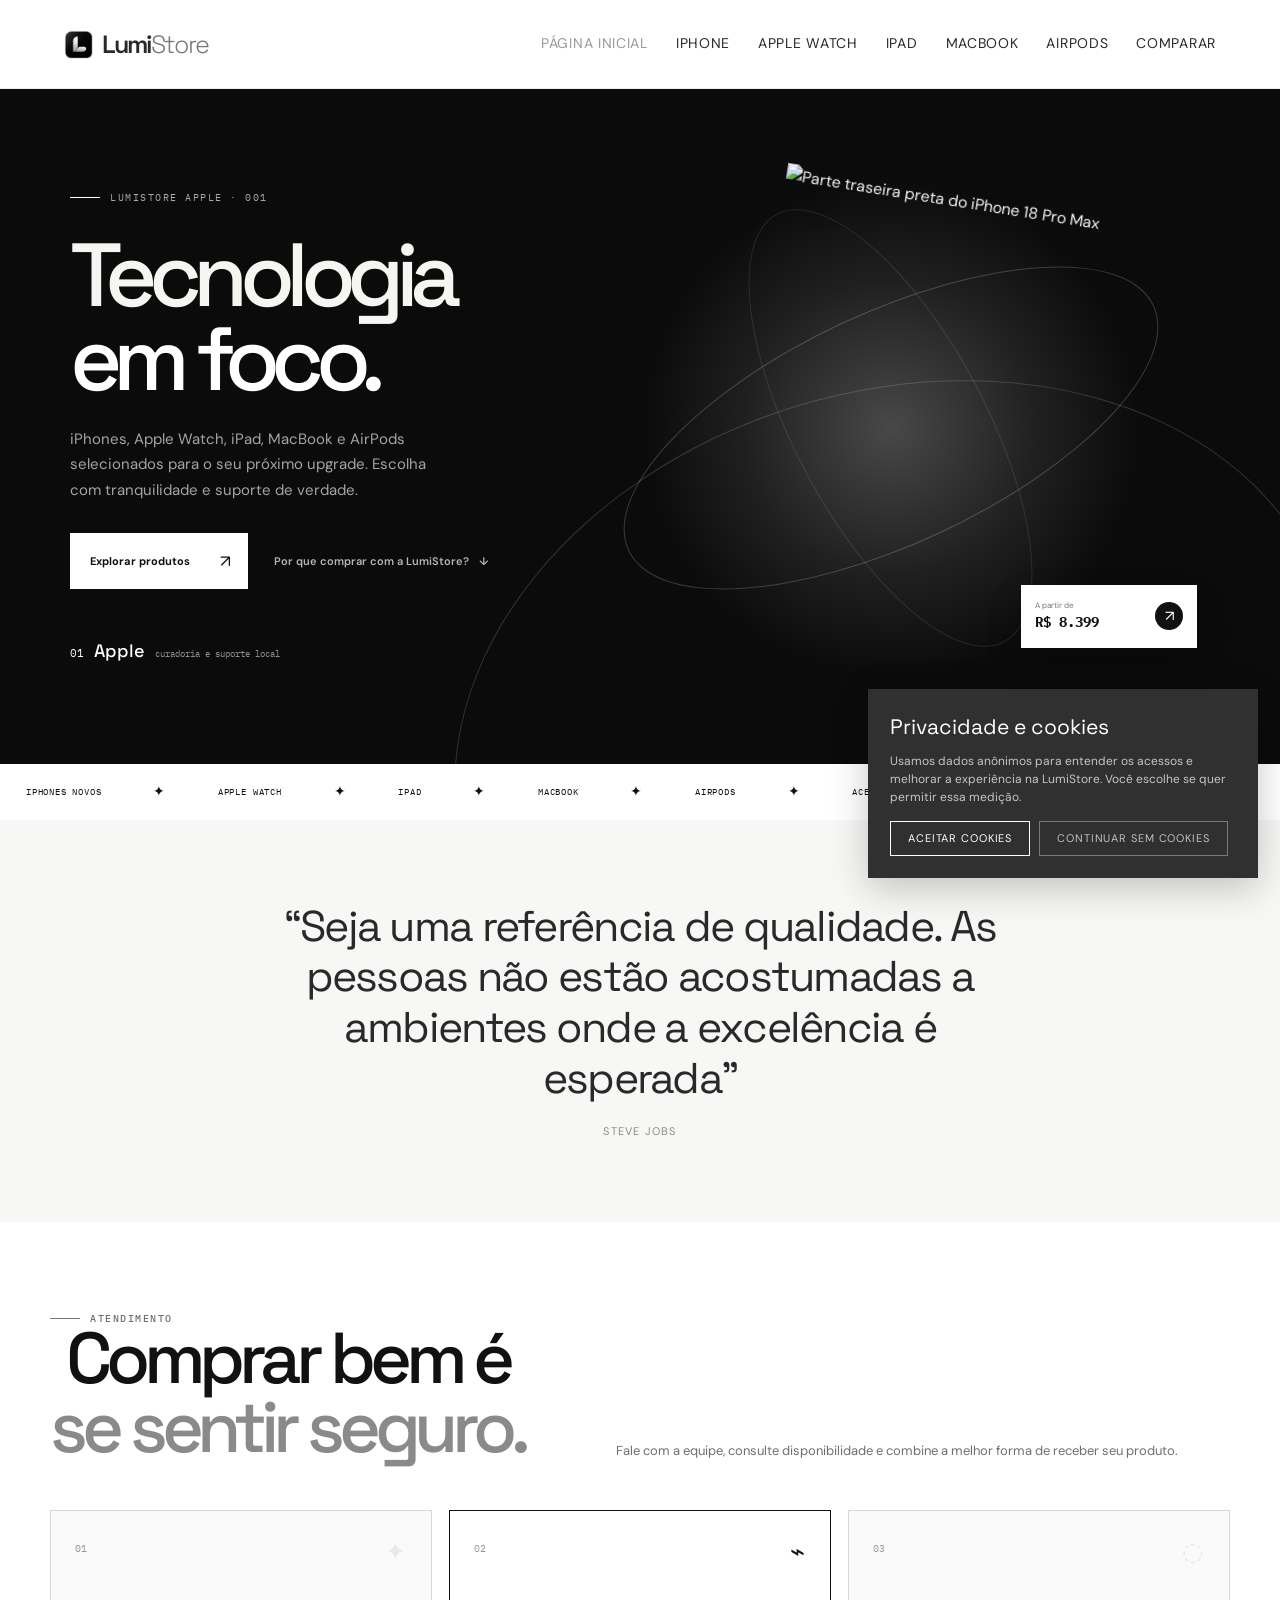
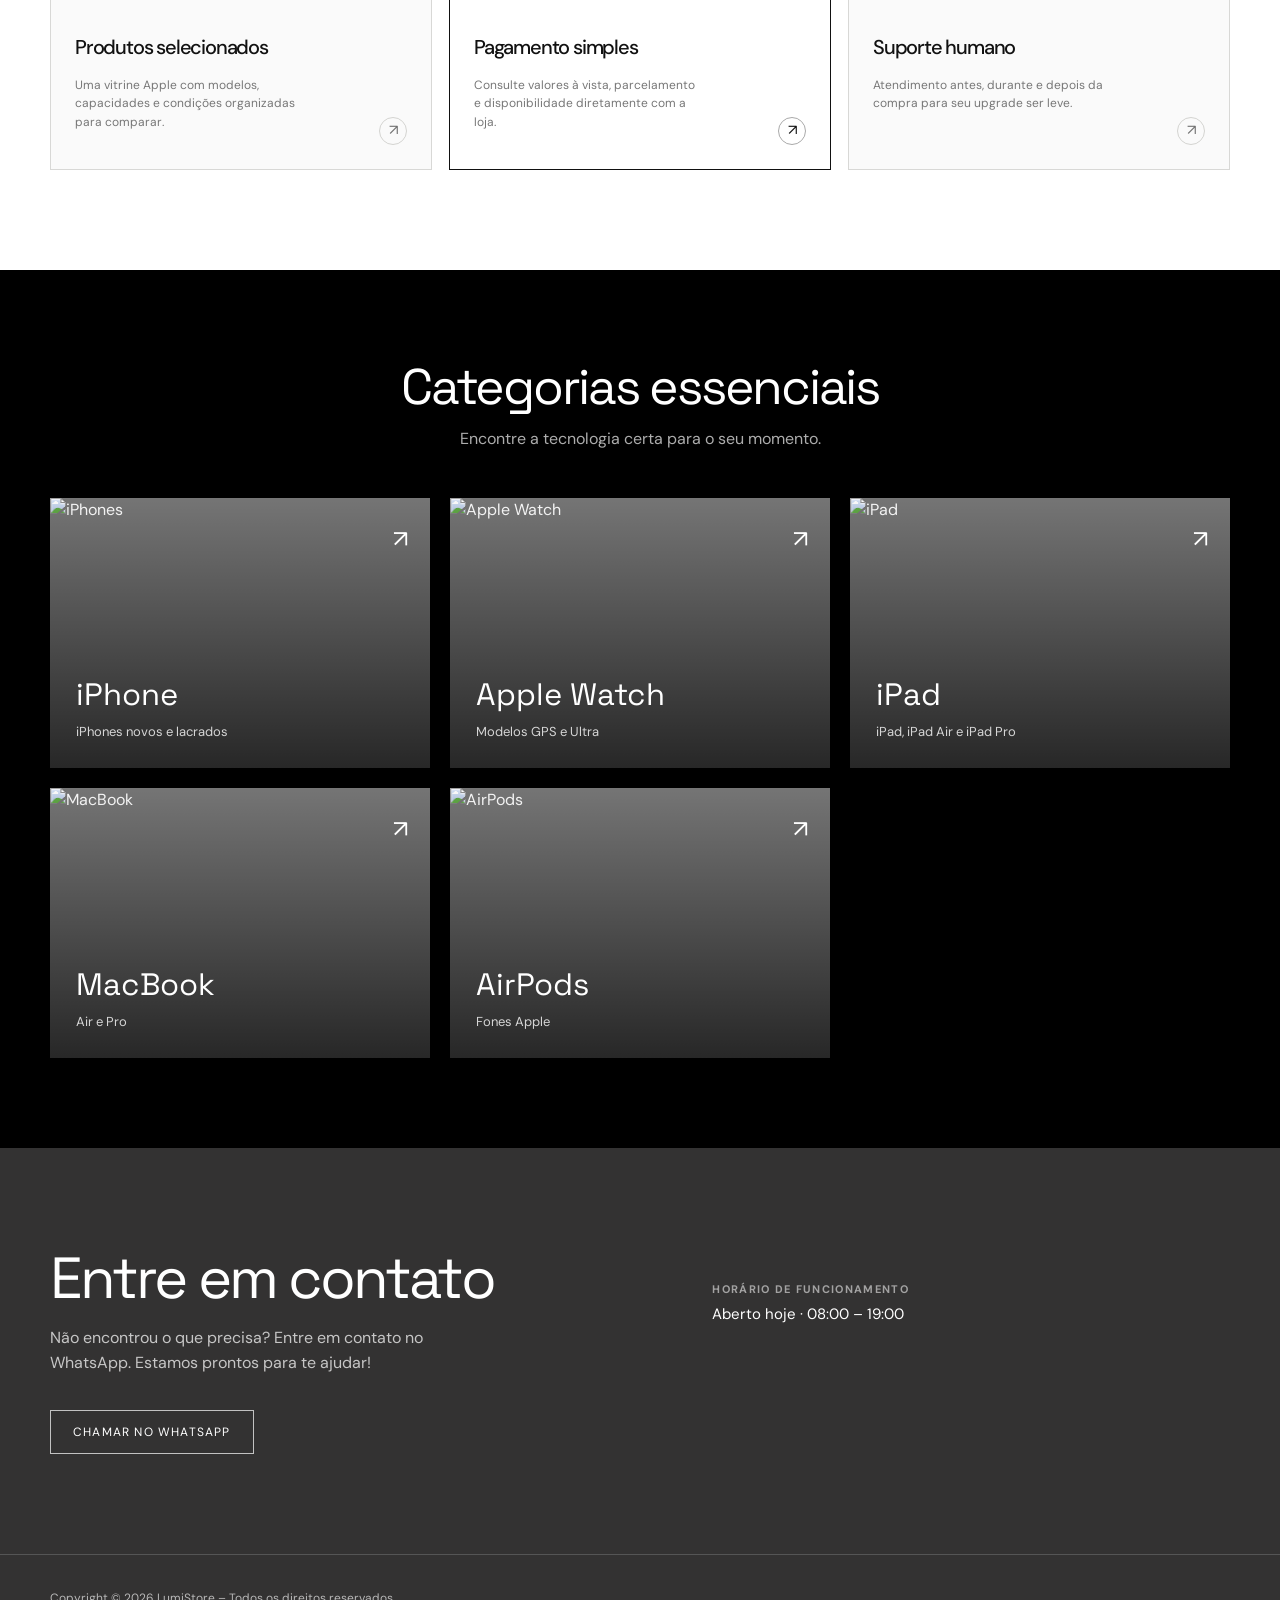
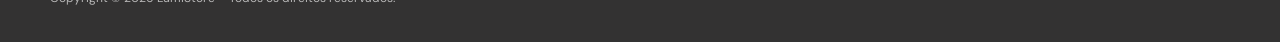
==== index.html @ 8c2c6277 "feat: consolidar site da LumiStore" ====
<!doctype html>
<html lang="pt-BR">
  <head>
    <meta charset="UTF-8" />
    <meta name="viewport" content="width=device-width, initial-scale=1.0" />
    <meta name="description" content="LumiStore — iPhones e produtos Apple selecionados para o seu próximo upgrade." />
    <title>LumiStore — produtos Apple</title>
    <link rel="stylesheet" href="lumistore.css" />
  </head>
  <body>
    <header class="site-header">
      <div class="header-inner">
        <a class="brand" href="index.html" aria-label="LumiStore, página inicial"><span class="brand-mark" aria-hidden="true"></span><span class="brand-wordmark"><strong>Lumi</strong><span>Store</span></span></a>
        <nav class="main-nav" aria-label="Menu principal">
          <a class="is-current" href="index.html">Página inicial</a><a href="iphone.html">iPhone</a><a href="apple-watch.html">Apple Watch</a><a href="ipad.html">iPad</a><a href="macbook.html">MacBook</a><a href="airpods.html">AirPods</a><a href="compare.html">Comparar</a>
        </nav>
        <button class="header-menu" type="button" aria-label="Abrir menu" aria-expanded="false" data-menu-button><i></i><i></i></button>
      </div>
      <nav class="mobile-panel" aria-label="Menu mobile" data-mobile-panel>
        <a href="index.html">Página inicial</a><a href="iphone.html">iPhone</a><a href="apple-watch.html">Apple Watch</a><a href="ipad.html">iPad</a><a href="macbook.html">MacBook</a><a href="airpods.html">AirPods</a><a href="compare.html">Comparar</a>
      </nav>
    </header>

    <main>
      <section class="reserve-hero section-shell">
        <div class="reserve-hero-copy">
          <p class="reserve-eyebrow"><span></span> LumiStore Apple · 001</p>
          <h1>Tecnologia<br /><em>em foco.</em></h1>
          <p class="reserve-description">iPhones, Apple Watch, iPad, MacBook e AirPods selecionados para o seu próximo upgrade. Escolha com tranquilidade e suporte de verdade.</p>
          <div class="reserve-actions"><a class="reserve-button" href="#categorias">Explorar produtos <span>↗</span></a><a class="reserve-text-link" href="#atendimento">Por que comprar com a LumiStore? <span>↓</span></a></div>
          <div class="reserve-proof"><span>01</span><strong>Apple</strong><small>curadoria e suporte local</small></div>
        </div>
        <div class="reserve-product" aria-label="Destaque iPhone 18 Pro Max">
          <div class="reserve-orbit reserve-orbit-one"></div><div class="reserve-orbit reserve-orbit-two"></div>
          <img class="reserve-product-image" src="https://img.uswitch.com/s3/uswitch-assets-eu/mobiles-core/production/handset-variant/iphone-18-pro-max/black-back-1789043460419.png?auto=webp&amp;fit=bounds&amp;h=890&amp;quality=100&amp;w=728" alt="Parte traseira preta do iPhone 18 Pro Max" />
          <div class="reserve-price"><small>A partir de</small><strong>R$ 8.399</strong><span>↗</span></div>
        </div>
      </section>
      <div class="reserve-ticker" aria-label="Categorias da LumiStore"><div class="reserve-ticker-track"><span>iPhones novos</span><b>✦</b><span>Apple Watch</span><b>✦</b><span>iPad</span><b>✦</b><span>MacBook</span><b>✦</b><span>AirPods</span><b>✦</b><span>Acessórios originais</span><b>✦</b><span>Suporte de verdade</span><b>✦</b><span>iPhones novos</span><b>✦</b><span>Apple Watch</span><b>✦</b><span>iPad</span><b>✦</b><span>MacBook</span><b>✦</b><span>AirPods</span><b>✦</b><span>Acessórios originais</span><b>✦</b><span>Suporte de verdade</span><b>✦</b></div></div>

      <section class="quote-band"><blockquote>“Seja uma referência de qualidade. As pessoas não estão acostumadas a ambientes onde a excelência é esperada”</blockquote><cite>Steve Jobs</cite></section>

      <section class="section page-shell services" id="atendimento">
        <div class="section-heading compact-heading">
          <div><p class="service-eyebrow"><span></span> Atendimento</p><h2>Comprar bem é<br /><em>se sentir seguro.</em></h2></div>
          <p class="service-intro">Fale com a equipe, consulte disponibilidade e combine a melhor forma de receber seu produto.</p>
        </div>
        <div class="service-grid">
          <article class="service-card"><span class="service-number">01</span><span class="service-icon">✦</span><h3>Produtos selecionados</h3><p>Uma vitrine Apple com modelos, capacidades e condições organizadas para comparar.</p><a href="#categorias" aria-label="Ver produtos">↗</a></article>
          <article class="service-card service-card-featured"><span class="service-number">02</span><span class="service-icon">⌁</span><h3>Pagamento simples</h3><p>Consulte valores à vista, parcelamento e disponibilidade diretamente com a loja.</p><a href="#contato" aria-label="Falar com a loja">↗</a></article>
          <article class="service-card"><span class="service-number">03</span><span class="service-icon">◌</span><h3>Suporte humano</h3><p>Atendimento antes, durante e depois da compra para seu upgrade ser leve.</p><a href="#contato" aria-label="Ver atendimento">↗</a></article>
        </div>
      </section>

      <section class="section category-section" id="categorias">
        <div class="page-shell">
        <div class="section-heading"><h2>Categorias essenciais</h2><p>Encontre a tecnologia certa para o seu momento.</p></div>
        <div class="category-grid">
          <a class="category-card" href="iphone.html"><img src="https://img1.wsimg.com/isteam/ip/7205eab8-9082-44bc-be08-564bd7b12763/blob-73d6254.png" alt="iPhones" /><span>↗</span><h3>iPhone</h3><p>iPhones novos e lacrados</p></a>
          <a class="category-card" href="apple-watch.html"><img src="https://img1.wsimg.com/isteam/ip/11ec92be-7c40-48ce-94ae-4c496857b9e8/blob-bf43837.png" alt="Apple Watch" /><span>↗</span><h3>Apple Watch</h3><p>Modelos GPS e Ultra</p></a>
          <a class="category-card" href="ipad.html"><img src="https://img1.wsimg.com/isteam/ip/7205eab8-9082-44bc-be08-564bd7b12763/blob-7a52e6b.png" alt="iPad" /><span>↗</span><h3>iPad</h3><p>iPad, iPad Air e iPad Pro</p></a>
          <a class="category-card" href="macbook.html"><img src="https://img1.wsimg.com/isteam/ip/11ec92be-7c40-48ce-94ae-4c496857b9e8/blob-30034fb.png" alt="MacBook" /><span>↗</span><h3>MacBook</h3><p>Air e Pro</p></a>
          <a class="category-card" href="airpods.html"><img src="https://img1.wsimg.com/isteam/ip/11ec92be-7c40-48ce-94ae-4c496857b9e8/blob-b6b8014.png" alt="AirPods" /><span>↗</span><h3>AirPods</h3><p>Fones Apple</p></a>
        </div>
        </div>
      </section>

      <section class="contact-section" id="contato"><div class="page-shell contact-grid"><div><h2>Entre em contato</h2><p>Não encontrou o que precisa? Entre em contato no WhatsApp. Estamos prontos para te ajudar!</p><a class="contact-button" href="https://wa.me/5535998822825" target="_blank" rel="noreferrer">Chamar no WhatsApp</a></div><div class="contact-details"><div></div><div><h3>Horário de funcionamento</h3><p>Aberto hoje · 08:00 – 19:00</p></div></div></div></section>
    </main>

    <footer class="footer"><div class="page-shell footer-inner"><span>Copyright © 2026 LumiStore – Todos os direitos reservados.</span></div></footer>
    <div class="cookie-banner" data-cookie-banner><h2>Este site usa cookies.</h2><p>Usamos cookies para analisar o tráfego do site e otimizar sua experiência nele. Ao aceitar nosso uso de cookies, seus dados serão agregados com os dados de todos os demais usuários.</p><button type="button" data-cookie-close>Aceitar</button></div>
    <script src="lumistore.js"></script>
  </body>
</html>
---- lumistore.css ----
@import url('https://fonts.googleapis.com/css2?family=DM+Sans:wght@400;500;600;700&family=IBM+Plex+Mono:wght@400;500&family=Space+Grotesk:wght@400;500;600;700&display=swap');

:root { --ink:#292929; --muted:#6f6f6f; --line:#e5e5e5; --paper:#fff; --soft:#f7f7f6; --accent:#333232; --serif:'Space Grotesk', Arial, sans-serif; --sans:'DM Sans', Arial, sans-serif; }
* { box-sizing:border-box; }
html { scroll-behavior:smooth; }
body { margin:0; color:var(--ink); background:var(--paper); font-family:var(--sans); font-size:16px; font-weight:400; line-height:1.55; }
img { display:block; max-width:100%; }
a { color:inherit; text-decoration:none; }
button { font:inherit; }
.site-header { position:sticky; top:0; z-index:20; border-bottom:1px solid #ececec; background:rgba(255,255,255,.96); backdrop-filter:blur(10px); }
.header-inner { display:flex; align-items:center; justify-content:space-between; width:min(1180px, calc(100% - 48px)); min-height:88px; margin:auto; }
.brand { display:inline-flex; align-items:center; gap:9px; font-family:'Space Grotesk',Arial,sans-serif; font-size:25px; letter-spacing:-.075em; }
.brand-mark { display:inline-block; width:29px; height:29px; flex:0 0 29px; background:url("assets/lumistore-app-icon-transparent.png") center / contain no-repeat; font-size:0; }
.brand > span:last-child:not(.brand-wordmark) { font-weight:600; }
.brand-wordmark { display:flex; align-items:baseline; font-family:'Space Grotesk',Arial,sans-serif; letter-spacing:-.08em; }
.brand-wordmark strong { font-weight:600; }
.brand-wordmark span { color:#777773; font-weight:300; }
.main-nav { display:flex; align-items:center; justify-content:center; gap:25px; margin-left:40px; font-size:12px; text-transform:uppercase; letter-spacing:.05em; }
.main-nav a { padding:33px 0; transition:color .2s; }.main-nav a:hover,.main-nav a.is-current { color:#999; }
.header-menu { display:none; width:36px; padding:7px; border:0; background:transparent; }.header-menu i { display:block; height:1px; margin:6px 0; background:var(--ink); }
.mobile-panel { display:none; }
.page-shell { width:min(1180px, calc(100% - 48px)); margin:0 auto; }
.home-hero { position:relative; min-height:650px; overflow:hidden; display:flex; align-items:end; justify-content:center; padding:90px 48px; color:#fff; text-align:center; background:#404040; }
.home-hero::before { position:absolute; inset:0; background:linear-gradient(180deg, rgba(0,0,0,.14), rgba(0,0,0,.55)); content:""; }
.home-hero-image { position:absolute; inset:0; width:100%; height:100%; object-fit:cover; opacity:.72; }
.hero-copy { position:relative; z-index:1; max-width:850px; }.hero-copy h1 { margin:0 auto 22px; font-family:var(--serif); font-size:clamp(40px, 6vw, 77px); font-weight:400; line-height:1.06; letter-spacing:-.055em; }.hero-copy p { max-width:570px; margin:0 auto; color:rgba(255,255,255,.9); font-size:16px; }.hero-link { display:inline-flex; margin-top:31px; padding:11px 23px; border:1px solid rgba(255,255,255,.75); color:#fff; font-size:12px; text-transform:uppercase; letter-spacing:.08em; transition:background .2s,color .2s; }.hero-link:hover { color:#111; background:#fff; }
.quote-band { padding:82px 24px; text-align:center; background:var(--soft); }.quote-band blockquote { max-width:720px; margin:0 auto; font-family:var(--serif); font-size:clamp(27px, 4vw, 43px); font-weight:400; line-height:1.18; letter-spacing:-.04em; }.quote-band cite { display:block; margin-top:18px; color:#8a8a8a; font-size:11px; font-style:normal; letter-spacing:.11em; text-transform:uppercase; }
.section { padding:90px 0; }.section-heading { margin:0 0 46px; text-align:center; }.section-heading h2 { margin:0 0 12px; font-family:var(--serif); font-size:clamp(32px,4vw,50px); font-weight:400; line-height:1.1; letter-spacing:-.045em; }.section-heading p { max-width:650px; margin:0 auto; color:var(--muted); }
.category-section { color:#fff; background:#000; }
.category-section .section-heading h2 { color:#fff; }
.category-section .section-heading p { color:rgba(255,255,255,.68); }
.category-section .category-card:nth-child(1) img { content:url("https://img1.wsimg.com/isteam/ip/11ec92be-7c40-48ce-94ae-4c496857b9e8/blob-20e620d.png"); }
.category-section .category-card:nth-child(3) img { content:url("https://img1.wsimg.com/isteam/ip/11ec92be-7c40-48ce-94ae-4c496857b9e8/blob-c524551.png"); }
.about-grid { display:grid; grid-template-columns:repeat(3,1fr); gap:30px; }.about-card { padding:28px 0 0; border-top:1px solid var(--ink); }.about-card h3 { margin:0 0 16px; font-size:12px; letter-spacing:.1em; text-transform:uppercase; }.about-card p { margin:0; color:var(--muted); font-size:15px; line-height:1.7; }
.category-grid { display:grid; grid-template-columns:repeat(3,1fr); gap:20px; }.category-card { position:relative; overflow:hidden; min-height:270px; padding:26px; display:flex; flex-direction:column; justify-content:end; color:#fff; background:#777; isolation:isolate; }.category-card::before { position:absolute; z-index:-1; inset:0; background:linear-gradient(180deg,rgba(0,0,0,.02),rgba(0,0,0,.67)); content:""; }.category-card img { position:absolute; z-index:-2; inset:0; width:100%; height:100%; object-fit:cover; filter:grayscale(15%); transition:transform .45s; }.category-card:hover img { transform:scale(1.05); }.category-card h3 { margin:0; font-family:var(--serif); font-size:31px; font-weight:400; }.category-card p { margin:4px 0 0; color:rgba(255,255,255,.8); font-size:13px; }.category-card span { position:absolute; top:22px; right:22px; font-size:24px; }
.contact-section { padding:100px 0; color:#fff; background:var(--accent); }.contact-grid { display:grid; grid-template-columns:1.05fr .95fr; gap:90px; align-items:start; }.contact-section h2 { margin:0 0 18px; font-family:var(--serif); font-size:clamp(35px,5vw,58px); font-weight:400; line-height:1.04; letter-spacing:-.05em; }.contact-section p { max-width:440px; color:rgba(255,255,255,.72); }.contact-button { display:inline-block; margin-top:18px; padding:12px 22px; border:1px solid rgba(255,255,255,.7); font-size:12px; text-transform:uppercase; letter-spacing:.1em; transition:background .2s,color .2s; }.contact-button:hover { color:#222; background:#fff; }.contact-details { display:grid; gap:27px; padding-top:6px; }.contact-details h3 { margin:0 0 5px; color:rgba(255,255,255,.55); font-size:11px; letter-spacing:.12em; text-transform:uppercase; }.contact-details p { margin:0; color:#fff; font-size:15px; }.map-button { display:inline-flex; align-items:center; gap:10px; margin-top:7px; color:#fff; font-size:12px; text-transform:uppercase; letter-spacing:.08em; }
.footer { padding:34px 0; border-top:1px solid #555; color:#fff; background:var(--accent); }.footer-inner { display:flex; justify-content:space-between; gap:30px; color:rgba(255,255,255,.65); font-size:12px; }.footer a { text-decoration:underline; }
.catalog-hero { padding:74px 0 45px; text-align:center; background:var(--soft); }.catalog-hero h1 { margin:0 0 12px; font-family:var(--serif); font-size:clamp(40px,5vw,62px); font-weight:400; letter-spacing:-.055em; }.catalog-hero p { margin:0; color:var(--muted); }
.catalog-page { padding:55px 0 90px; }.product-list { display:grid; grid-template-columns:repeat(3,1fr); gap:34px 22px; }.product-card { border:1px solid #e7e7e7; background:#fff; }.product-media { height:250px; overflow:hidden; background:#f1f1ef; }.product-media img { width:100%; height:100%; object-fit:cover; }.product-copy { padding:20px; }.product-copy h2 { min-height:52px; margin:0 0 10px; font-family:var(--serif); font-size:23px; font-weight:400; line-height:1.15; }.product-copy p { min-height:48px; margin:0 0 14px; color:var(--muted); font-size:13px; }.product-price { display:block; margin-top:13px; font-size:15px; font-weight:600; }.product-installment { display:block; margin-top:3px; color:#777; font-size:12px; }.product-note { color:#777; font-size:12px; font-style:italic; }
.cookie-banner { position:fixed; z-index:40; right:22px; bottom:22px; width:min(390px,calc(100% - 44px)); padding:22px; color:#fff; background:#303030; box-shadow:0 10px 35px rgba(0,0,0,.22); }.cookie-banner h2 { margin:0 0 8px; font-family:var(--serif); font-size:21px; font-weight:400; }.cookie-banner p { margin:0 0 15px; color:rgba(255,255,255,.72); font-size:12px; line-height:1.5; }.cookie-actions { display:flex; flex-wrap:wrap; gap:9px; }.cookie-banner button { padding:8px 17px; border:1px solid #fff; color:#fff; background:transparent; cursor:pointer; font-size:11px; text-transform:uppercase; letter-spacing:.08em; }.cookie-banner button.cookie-reject { border-color:rgba(255,255,255,.35); color:rgba(255,255,255,.7); }.cookie-banner.is-hidden { display:none; }
.image-credit { margin-top:36px; color:#aaa; font-size:10px; text-align:center; }
.services { padding-top:92px; padding-bottom:100px; }
.compact-heading { display:flex; align-items:end; justify-content:space-between; gap:40px; margin-bottom:48px; }
.compact-heading h2 { margin:0; color:#111; font-family:var(--serif); font-size:clamp(47px,6vw,72px); font-weight:500; line-height:.96; letter-spacing:-.085em; }
.compact-heading h2 em { color:#8a8a8a; font-style:normal; }
.service-eyebrow { display:flex; align-items:center; gap:10px; margin:0 0 22px; color:#777; font-family:'IBM Plex Mono',monospace; font-size:10px; font-weight:500; letter-spacing:.15em; line-height:1; text-transform:uppercase; }
.service-eyebrow span { display:inline-block; width:30px; height:1px; background:#777; }
.service-intro { max-width:290px; margin:0 0 4px; color:#777; font-size:13px; line-height:1.65; }
.service-grid { display:grid; grid-template-columns:repeat(3,1fr); gap:17px; }
.service-card { position:relative; min-height:260px; padding:24px; border:1px solid #d8d8d6; background:#fafafa; transition:transform .25s,box-shadow .25s,border-color .25s; }
.service-card:hover { border-color:#bcbcb9; box-shadow:0 15px 30px rgba(0,0,0,.07); transform:translateY(-4px); }
.service-card-featured { border-color:#111; background:#fff; }
.service-number { color:#969696; font-family:'IBM Plex Mono',monospace; font-size:10px; }
.service-icon { position:absolute; top:21px; right:25px; color:#e8e8e5; font-family:var(--serif); font-size:25px; }
.service-card-featured .service-icon { color:#111; }
.service-card h3 { margin:72px 0 13px; color:#111; font-size:20px; font-weight:500; letter-spacing:-.06em; }
.service-card p { max-width:230px; margin:0; color:#777; font-size:12px; line-height:1.55; }
.service-card > a { position:absolute; right:24px; bottom:24px; display:grid; place-items:center; width:28px; height:28px; border:1px solid #d4d4d1; border-radius:50%; color:#717171; font-size:15px; }
.service-card-featured > a { border-color:#aaa; color:#111; }
@media (max-width:820px) { .main-nav { gap:15px; margin-left:15px; font-size:10px; }.about-grid,.product-list { grid-template-columns:repeat(2,1fr); }.contact-grid { gap:45px; }.compact-heading { align-items:start; flex-direction:column; }.service-intro { max-width:500px; } }
@media (max-width:620px) { .header-inner,.page-shell { width:calc(100% - 32px); }.header-inner { min-height:70px; }.main-nav { display:none; }.header-menu { display:block; }.mobile-panel { position:absolute; top:70px; right:16px; left:16px; display:none; padding:8px 20px; border:1px solid var(--line); background:#fff; box-shadow:0 15px 25px rgba(0,0,0,.08); }.mobile-panel.is-open { display:block; }.mobile-panel a { display:block; padding:14px 0; border-bottom:1px solid var(--line); font-size:12px; text-transform:uppercase; }.mobile-panel a:last-child { border-bottom:0; }.home-hero { min-height:560px; padding:70px 24px; }.quote-band { padding:60px 20px; }.section { padding:65px 0; }.about-grid,.category-grid,.contact-grid,.product-list { grid-template-columns:1fr; }.category-card { min-height:230px; }.contact-section { padding:70px 0; }.footer-inner { flex-direction:column; }.catalog-page { padding-top:35px; }.product-media { height:280px; }.services { padding-top:65px; padding-bottom:70px; }.compact-heading h2 { font-size:50px; }.service-grid { grid-template-columns:1fr; }.service-card { min-height:230px; }.cookie-banner { right:14px; bottom:14px; width:calc(100% - 28px); } }

/* Home hero matching the supplied LumiStore reference. */
.home-hero { min-height:650px; align-items:stretch; justify-content:flex-start; padding:0; text-align:left; background:#0b0b0b; }
.home-hero::before { z-index:0; background:linear-gradient(90deg, rgba(0,0,0,.99) 0%, rgba(0,0,0,.98) 47%, rgba(0,0,0,.72) 59%, rgba(0,0,0,.26) 78%, rgba(0,0,0,.18) 100%); }
.home-hero-image { opacity:.82; object-position:center center; }
.home-hero .hero-copy { position:relative; z-index:1; width:100%; max-width:none; margin:0; padding:42px 5.6% 28px; }
.hero-kicker { margin:0; color:#fff; font-family:var(--serif); font-size:clamp(35px,4.4vw,63px)!important; font-weight:700; line-height:1.16!important; letter-spacing:-.065em; text-transform:uppercase; }.hero-kicker:first-line { color:transparent; -webkit-text-stroke:1.3px #fff; }.hero-kicker strong { color:#fff; -webkit-text-stroke:0; }
.hero-about { position:absolute; top:264px; left:5.6%; max-width:500px; margin:0!important; color:rgba(255,255,255,.78)!important; font-size:20px!important; line-height:1.4!important; }.hero-about strong { color:#fff; font-weight:700; }
.hero-offer { position:absolute; top:413px; left:5.6%; margin:0!important; color:#fff!important; font-size:19px!important; font-weight:600; line-height:1.45!important; }.hero-offer strong { font-weight:700; }
.hero-lockup { position:absolute; top:54%; left:52%; width:min(620px,45vw); text-align:center; transform:translate(-50%,-50%); }.hero-lockup h1 { margin:0 0 14px!important; color:#fff; font-family:var(--sans)!important; font-size:clamp(38px,4vw,68px)!important; font-weight:400!important; line-height:1!important; letter-spacing:-.07em!important; }.hero-lockup p { margin:0 auto!important; color:#fff!important; font-size:15px!important; }.hero-lockup .hero-link { margin-top:30px; }
.hero-categories { position:absolute; left:5.6%; bottom:24px; margin:0!important; color:rgba(255,255,255,.82)!important; font-size:18px!important; line-height:1.35!important; }
@media (max-width:620px) { .home-hero { min-height:760px; }.home-hero::before { background:linear-gradient(180deg,rgba(0,0,0,.92) 0%,rgba(0,0,0,.95) 48%,rgba(0,0,0,.52) 100%); }.home-hero-image { object-position:65% center; opacity:.6; }.home-hero .hero-copy { padding:35px 22px 28px; }.hero-kicker { font-size:34px!important; }.hero-about { position:relative; top:auto; left:auto; max-width:380px; margin-top:105px!important; font-size:16px!important; }.hero-offer { position:relative; top:auto; left:auto; margin-top:28px!important; font-size:15px!important; }.hero-lockup { position:relative; top:auto; left:auto; width:100%; margin-top:92px; transform:none; }.hero-lockup h1 { font-size:37px!important; }.hero-lockup p { font-size:13px!important; }.hero-categories { position:relative; left:auto; bottom:auto; margin-top:78px!important; font-size:14px!important; } }

/* Reserve hero: dark product showcase with a moving category ribbon. */
.reserve-hero { position:relative; display:grid; grid-template-columns:minmax(0,.88fr) minmax(0,1.12fr); align-items:center; min-height:675px; overflow:hidden; padding:52px 70px 50px; color:#f5f5f1; background:#0b0b0b; isolation:isolate; }.reserve-hero::after { position:absolute; z-index:-1; right:-5%; bottom:-45%; width:70%; height:100%; border:1px solid rgba(255,255,255,.16); border-radius:50%; transform:rotate(-17deg); content:""; }.reserve-hero-copy { position:relative; z-index:4; }.reserve-eyebrow { display:flex; align-items:center; gap:10px; margin:0 0 28px; color:#a7aaa7; font-family:'IBM Plex Mono',monospace; font-size:10px; letter-spacing:.15em; text-transform:uppercase; }.reserve-eyebrow span { display:inline-block; width:30px; height:1px; background:#fff; }.reserve-hero h1 { margin:0 0 25px; color:#f5f5f1; font-family:'Space Grotesk',Arial,sans-serif; font-size:clamp(60px,7vw,92px); font-weight:500; line-height:.94; letter-spacing:-.095em; }.reserve-hero h1 em { color:#fff; font-style:normal; }.reserve-description { max-width:370px; margin:0 0 30px; color:rgba(245,245,241,.66); font-size:15px; line-height:1.7; }.reserve-actions { display:flex; align-items:center; gap:26px; }.reserve-button { display:inline-flex; align-items:center; justify-content:space-between; gap:30px; min-width:170px; padding:15px 17px 15px 20px; color:#111; background:#fff; font-size:11px; font-weight:700; transition:transform .2s,background .2s; }.reserve-button:hover { background:#ddd; transform:translateY(-2px); }.reserve-button span { font-size:17px; font-weight:400; }.reserve-text-link { display:inline-flex; align-items:center; gap:10px; color:rgba(245,245,241,.73); font-size:11px; font-weight:600; }.reserve-text-link span { transition:transform .2s; }.reserve-text-link:hover span { transform:translateY(3px); }.reserve-proof { display:flex; align-items:baseline; gap:10px; margin-top:48px; color:#fff; font-family:'IBM Plex Mono',monospace; }.reserve-proof span { color:#fff; font-size:11px; }.reserve-proof strong { font-family:'Space Grotesk',Arial,sans-serif; font-size:18px; font-weight:500; }.reserve-proof small { color:#8e928f; font-size:9px; }
.reserve-product { position:relative; display:flex; align-items:center; justify-content:center; min-height:560px; }.reserve-product::before { position:absolute; width:500px; height:500px; border-radius:50%; background:radial-gradient(circle,rgba(255,255,255,.25),rgba(155,155,155,.14) 42%,transparent 70%); content:""; }.reserve-orbit { position:absolute; border:1px solid rgba(255,255,255,.2); border-radius:50%; }.reserve-orbit-one { width:580px; height:232px; transform:rotate(-25deg); }.reserve-orbit-two { width:485px; height:192px; border-color:rgba(255,255,255,.11); transform:rotate(62deg); }.reserve-product-meta { position:absolute; top:12px; left:7%; display:flex; flex-direction:column; gap:4px; font-family:'IBM Plex Mono',monospace; }.reserve-product-meta span { color:#fff; font-size:12px; }.reserve-product-meta small { color:#8f9490; font-size:8px; letter-spacing:.1em; text-transform:uppercase; }.reserve-color-stack { position:absolute; z-index:5; top:44px; right:24px; display:flex; flex-direction:column; align-items:flex-end; }.reserve-color { display:flex; flex-direction:column; justify-content:end; width:92px; height:84px; padding:10px; border-radius:4px; color:#f1f1ed; font-family:'IBM Plex Mono',monospace; box-shadow:0 7px 14px rgba(0,0,0,.16); }.reserve-color strong { font-size:9px; font-weight:400; }.reserve-color small { margin-top:4px; color:rgba(255,255,255,.58); font-size:7px; }.reserve-color-dark { background:#111; }.reserve-color-light { color:#111; background:#f5f5f1; transform:translateX(-7px); }.reserve-color-light small,.reserve-color-paper small { color:#666; }.reserve-color-paper { color:#111; background:#d7d7d3; transform:translateX(-14px); }.reserve-phone { position:relative; z-index:2; transform:rotate(9deg) translate(16px,4px); filter:drop-shadow(25px 35px 20px rgba(0,0,0,.35)); }.reserve-phone-frame { position:relative; width:245px; height:500px; padding:7px; border:4px solid #c5cbc5; border-radius:38px; background:linear-gradient(115deg,#798986,#f5f7f1 42%,#788681); box-shadow:inset -3px -4px 3px #6f7770,inset 3px 3px 3px #f4f4f3; }.reserve-phone-screen { position:relative; width:100%; height:100%; overflow:hidden; border-radius:28px; background:linear-gradient(145deg,#333,#0c0c0c 48%,#747474 140%); }.reserve-phone-screen::after { position:absolute; right:-50px; bottom:-60px; width:240px; height:290px; border-radius:50%; background:rgba(255,255,255,.24); filter:blur(24px); content:""; }.reserve-screen-status { position:absolute; z-index:2; top:16px; left:17px; right:17px; display:flex; justify-content:space-between; color:#fff; font-size:9px; }.reserve-screen-content { position:absolute; z-index:2; top:112px; left:20px; color:#fff; }.reserve-screen-content small { display:block; margin-bottom:10px; color:rgba(255,255,255,.52); font-family:'IBM Plex Mono',monospace; font-size:8px; }.reserve-screen-content strong { display:block; font-family:'Space Grotesk',Arial,sans-serif; font-size:32px; line-height:.92; letter-spacing:-.08em; }.reserve-screen-content em { display:inline-block; margin-top:18px; padding:7px 10px; border:1px solid rgba(255,255,255,.35); border-radius:20px; color:rgba(255,255,255,.72); font-family:'IBM Plex Mono',monospace; font-size:8px; font-style:normal; }.reserve-dynamic-island { position:absolute; z-index:4; top:12px; left:50%; width:78px; height:22px; border-radius:20px; background:#080808; transform:translateX(-50%); }.reserve-price { position:absolute; z-index:4; right:2%; bottom:60px; display:grid; grid-template-columns:1fr 28px; column-gap:12px; align-items:center; width:176px; padding:14px; color:#111; background:#fff; box-shadow:0 16px 35px rgba(0,0,0,.2); }.reserve-price small { grid-column:1; color:#777; font-size:8px; }.reserve-price strong { grid-column:1; font-family:'IBM Plex Mono',monospace; font-size:14px; }.reserve-price span { grid-column:2; grid-row:1 / span 2; display:grid; place-items:center; width:28px; height:28px; border-radius:50%; color:#fff; background:#111; font-size:15px; }
.reserve-ticker { overflow:hidden; padding:17px 0; color:#111; background:#fff; font-family:'IBM Plex Mono',monospace; font-size:9px; letter-spacing:.09em; text-transform:uppercase; white-space:nowrap; }.reserve-ticker-track { display:flex; align-items:center; justify-content:space-around; min-width:1500px; animation:reserveTicker 32s linear infinite; }.reserve-ticker b { color:#111; font-size:14px; font-weight:400; }@keyframes reserveTicker { from { transform:translateX(0); } to { transform:translateX(-50%); } }
@media (max-width:820px) { .reserve-hero { width:min(100% - 40px,640px); grid-template-columns:1fr; padding:60px 40px 45px; }.reserve-hero-copy { text-align:center; }.reserve-eyebrow,.reserve-actions { justify-content:center; }.reserve-description { margin-right:auto; margin-left:auto; }.reserve-proof { justify-content:center; }.reserve-product { min-height:520px; margin-top:35px; }.reserve-color-stack { right:4px; } }
@media (max-width:620px) { .reserve-hero { width:calc(100% - 32px); min-height:760px; padding:50px 22px 30px; }.reserve-hero h1 { font-size:57px; }.reserve-description { font-size:14px; }.reserve-actions { flex-direction:column; gap:18px; }.reserve-product { min-height:460px; transform:scale(.82); transform-origin:top center; margin-bottom:-70px; }.reserve-product-meta { left:3%; top:28px; }.reserve-color-stack { top:18px; right:18px; transform:scale(.78); transform-origin:top right; }.reserve-price { right:0; bottom:38px; }.reserve-ticker-track { gap:23px; justify-content:flex-start; } }


/* Catálogos alinhados ao site original: produto sem moldura e PNG real sobre fundo branco. */
.catalog-hero { padding:34px 0 16px; background:#fff; }
.catalog-hero h1 { margin:0 0 8px; color:#111; font-family:var(--sans); font-size:clamp(24px,3vw,34px); font-weight:500; letter-spacing:.02em; text-transform:uppercase; }
.catalog-hero p { margin:0; color:#606b70; font-size:13px; }
.catalog-page { padding:28px 0 90px; }
.product-list { align-items:start; gap:34px 22px; }
.product-card { border:0; background:transparent; }
.product-media { height:235px; background:transparent; }
.product-media img { width:100%; height:100%; object-fit:contain; filter:none; }
.product-copy { padding:18px 10px 0; text-align:center; }
.product-copy h2 { min-height:0; margin:0 0 18px; color:#15242a; font-family:var(--sans); font-size:17px; font-weight:600; line-height:1.2; letter-spacing:.01em; text-transform:uppercase; }
.product-copy p { min-height:0; margin:0 0 14px; color:#4f6168; font-size:13px; line-height:1.65; }
.product-price, .product-installment, .product-note { color:#4f6168; font-size:13px; line-height:1.65; }
.product-price { margin-top:0; font-weight:700; }
.product-installment { margin-top:0; }
.product-note { display:block; margin-top:8px; font-style:normal; }
.image-credit { color:#7b8588; text-align:center; }

/* URLs atuais do CDN original, com o recorte correto de cada produto. */
.product-card img[alt="iPhone Duo"] { content:url("https://img1.wsimg.com/isteam/ip/11ec92be-7c40-48ce-94ae-4c496857b9e8/blob-8f771e2.png"); }
.product-card img[alt="iPhone 18 Pro Max"] { content:url("https://img1.wsimg.com/isteam/ip/11ec92be-7c40-48ce-94ae-4c496857b9e8/blob-73d6254.png"); }
.product-card img[alt="iPhone 18 Pro"] { content:url("https://img1.wsimg.com/isteam/ip/11ec92be-7c40-48ce-94ae-4c496857b9e8/blob-73d6254.png"); }
.product-card img[alt="iPhone 17 Pro Max"], .product-card img[alt="iPhone 17 Pro"] { content:url("https://img1.wsimg.com/isteam/ip/7205eab8-9082-44bc-be08-564bd7b12763/blob-3d0309b.png/:/cr=t:0%25,l:12.59%25,w:74.81%25,h:100%25/rs=w:1164,h:875,cg:true"); }
.product-card img[alt="iPhone 17"] { content:url("assets/iphone-17.png"); }
.product-card img[alt="iPhone 17e"] { content:url("assets/iphone-17e.png"); }
.product-card img[alt="iPhone 16"] { content:url("assets/iphone-16.png"); }
.product-card img[alt="Apple Watch SE 3"], .product-card img[alt="Apple Watch S12"] { content:url("https://img1.wsimg.com/isteam/ip/11ec92be-7c40-48ce-94ae-4c496857b9e8/blob-bf43837.png"); }
.product-card img[alt="Apple Watch Ultra 3"] { content:url("https://img1.wsimg.com/isteam/ip/7205eab8-9082-44bc-be08-564bd7b12763/blob-76bd64d.png/:/cr=t:0%25,l:7.4%25,w:85.2%25,h:100%25/rs=w:360,h:270.6766917293233,cg:true"); }
.product-card img[alt="Apple Watch Ultra 4"] { content:url("https://img1.wsimg.com/isteam/ip/7205eab8-9082-44bc-be08-564bd7b12763/blob-ff5ee7c.png/:/rs=w:360,h:270.6766917293233,cg:true,m/cr=w:360,h:270.6766917293233"); }
.product-card img[alt="iPad 11"], .product-card img[alt="iPad Air M4"], .product-card img[alt="iPad Pro M5"] { content:url("https://img1.wsimg.com/isteam/ip/7205eab8-9082-44bc-be08-564bd7b12763/blob-7a52e6b.png/:/cr=t:12.41%25,l:0%25,w:100%25,h:75.19%25/rs=w:360,h:270.6766917293233,cg:true"); }
.product-card img[alt^="Apple Pencil"] { content:url("https://img1.wsimg.com/isteam/ip/7205eab8-9082-44bc-be08-564bd7b12763/blob-7a52e6b.png/:/cr=t:12.41%25,l:0%25,w:100%25,h:75.19%25/rs=w:360,h:270.6766917293233,cg:true"); }
.product-card img[alt="MacBook Air Neo"], .product-card img[alt="MacBook Air M5"], .product-card img[alt="MacBook Pro M5"] { content:url("https://img1.wsimg.com/isteam/ip/11ec92be-7c40-48ce-94ae-4c496857b9e8/blob-30034fb.png"); }
.product-card img[alt="AirPods 4"], .product-card img[alt="AirPods Pro 3"] { content:url("https://img1.wsimg.com/isteam/ip/11ec92be-7c40-48ce-94ae-4c496857b9e8/blob-b6b8014.png"); }
.product-card img[alt="AirPods 5"], .product-card img[alt="AirPods Max 2"] { content:url("https://img1.wsimg.com/isteam/ip/7205eab8-9082-44bc-be08-564bd7b12763/blob-0e724a2.png/:/rs=w:360,h:270.6766917293233,cg:true,m/cr=w:360,h:270.6766917293233"); }

@media (max-width:620px) {
  .catalog-hero { padding-top:26px; }
  .catalog-page { padding-top:18px; }
  .product-media { height:220px; }
  .product-copy h2 { font-size:15px; }
  .product-copy p, .product-price, .product-installment, .product-note { font-size:12px; }
}

/* Cabeçalho desktop: marca à esquerda, navegação à direita e mais respiro visual. */
@media (min-width:821px) {
  .header-inner { width:calc(100% - 128px); max-width:none; }
  .main-nav { margin-left:auto; gap:28px; font-size:14px; }
  .main-nav a { padding:31px 0; }
}

/* Faixa infinita: duas cópias ocupam sempre duas larguras completas antes do loop. */
@media (min-width:621px) {
  .reserve-ticker-track { width:200vw; min-width:200vw; justify-content:space-around; }
  @keyframes reserveTicker { from { transform:translateX(0); } to { transform:translateX(-100vw); } }
}

@media (max-width:620px) {
  .reserve-ticker-track { width:max-content; min-width:max-content; justify-content:flex-start; gap:23px; animation-name:reserveTickerMobile; }
  @keyframes reserveTickerMobile { from { transform:translateX(0); } to { transform:translateX(-50%); } }
}

/* Destaque da home: mesmo mockup anterior, agora com uma única traseira real. */
.reserve-phone-back-surface { position:relative; width:100%; height:100%; overflow:hidden; border-radius:28px; background:#111 url("https://storage.alifshop.tj/media/images/alifshop/65918/iphone-18-pro-max-256-gb-nano-sim-esim-goluboy-1789216377767-gYZkTMZt.png") center / auto 100% no-repeat; }

/* Home: somente a traseira preta, sem tela, moldura ou mockup externo. */
.reserve-product-image { position:relative; z-index:2; display:block; height:500px; width:auto; max-width:none; transform:rotate(9deg) translate(16px,4px); filter:drop-shadow(25px 35px 20px rgba(0,0,0,.35)); }
@media (max-width:820px) { .reserve-product-image { height:440px; } }
@media (max-width:620px) { .reserve-product-image { height:410px; } }

/* Comparador LumiStore: seleção simples e leitura lado a lado. */
.compare-intro { padding:94px 0 70px; text-align:center; }
.compare-kicker { margin:0 0 18px; color:#858585; font-family:'IBM Plex Mono',monospace; font-size:10px; letter-spacing:.14em; text-transform:uppercase; }
.compare-intro h1 { max-width:800px; margin:0 auto 22px; color:#111; font-family:var(--serif); font-size:clamp(47px,7vw,88px); font-weight:500; line-height:.96; letter-spacing:-.085em; }
.compare-lead { max-width:570px; margin:0 auto; color:#707070; font-size:16px; line-height:1.7; }
.compare-back-link { display:inline-flex; margin-top:28px; color:#111; font-size:12px; font-weight:600; border-bottom:1px solid #111; }
.compare-selector { padding:42px 0 78px; border-top:1px solid var(--line); }
.compare-selector-heading,.compare-results-heading { display:flex; align-items:end; justify-content:space-between; gap:30px; }
.compare-selector h2,.compare-results h2 { margin:0; color:#111; font-family:var(--serif); font-size:clamp(30px,4vw,50px); font-weight:500; line-height:1; letter-spacing:-.065em; }
.compare-counter { padding:9px 13px; color:#111; border:1px solid #d9d9d9; border-radius:999px; font-family:'IBM Plex Mono',monospace; font-size:10px; text-transform:uppercase; letter-spacing:.05em; }
.compare-options { display:grid; grid-template-columns:repeat(4,1fr); gap:12px; margin-top:34px; }
.compare-option { position:relative; min-height:128px; padding:21px; border:1px solid #dededb; color:#161616; background:#fff; cursor:pointer; text-align:left; transition:background .2s,color .2s,border-color .2s,transform .2s; }
.compare-option:hover { border-color:#111; transform:translateY(-2px); }
.compare-option.is-selected { color:#fff; border-color:#111; background:#111; }
.compare-option::after { position:absolute; top:16px; right:16px; width:18px; height:18px; display:grid; place-items:center; border:1px solid currentColor; border-radius:50%; content:'+'; font-size:14px; line-height:1; }
.compare-option.is-selected::after { content:'✓'; color:#111; background:#fff; font-size:11px; }
.compare-option small { display:block; margin-bottom:28px; color:#8b8b8b; font-family:'IBM Plex Mono',monospace; font-size:9px; letter-spacing:.08em; text-transform:uppercase; }
.compare-option.is-selected small { color:#aaa; }
.compare-option strong { display:block; font-family:var(--serif); font-size:20px; font-weight:500; letter-spacing:-.04em; }
.compare-helper { margin:18px 0 0; color:#8a8a8a; font-size:12px; }
.compare-results { padding:0 0 110px; }
.compare-results-heading { align-items:start; padding:42px 0 30px; border-top:1px solid var(--line); }
.compare-results-heading > p { max-width:330px; margin:0; color:#8a8a8a; font-size:12px; line-height:1.65; text-align:right; }
.compare-board { overflow:hidden; border:1px solid #dededb; background:#fff; }
.compare-product-row { display:grid; grid-template-columns:180px repeat(3,minmax(0,1fr)); background:#111; }
.compare-product-label { padding:30px 22px; color:#969696; font-family:'IBM Plex Mono',monospace; font-size:9px; letter-spacing:.12em; text-transform:uppercase; }
.compare-product { min-width:0; padding:29px 22px 26px; color:#fff; border-left:1px solid rgba(255,255,255,.17); }
.compare-product-media { height:190px; display:grid; place-items:center; margin-bottom:20px; background:#f4f4f2; }
.compare-product-media img { width:100%; height:100%; object-fit:contain; }
.compare-product h3 { margin:0 0 8px; font-family:var(--serif); font-size:24px; font-weight:500; line-height:1; letter-spacing:-.055em; }
.compare-product p { min-height:38px; margin:0 0 16px; color:#aaa; font-size:12px; line-height:1.5; }
.compare-product-price { display:block; margin:-2px 0 16px; color:#fff; font-family:'IBM Plex Mono',monospace; font-size:11px; font-weight:400; }
.compare-product-link { display:inline-flex; padding:9px 13px; color:#111; background:#fff; font-size:10px; font-weight:700; }
.compare-spec-group { border-top:1px solid #dededb; }
.compare-spec-title { padding:19px 22px 11px; color:#8a8a8a; font-family:'IBM Plex Mono',monospace; font-size:9px; letter-spacing:.13em; text-transform:uppercase; }
.compare-spec-row { display:grid; grid-template-columns:180px repeat(3,minmax(0,1fr)); border-top:1px solid #ededeb; }
.compare-spec-row > div { min-height:76px; padding:18px 22px; border-left:1px solid #ededeb; color:#272727; font-size:13px; line-height:1.45; }
.compare-spec-row > div:first-child { border-left:0; color:#858585; font-family:'IBM Plex Mono',monospace; font-size:10px; }
.compare-empty { padding:50px 20px; color:#777; text-align:center; }
@media (max-width:820px) { .compare-options { grid-template-columns:repeat(2,1fr); }.compare-product-row,.compare-spec-row { grid-template-columns:130px repeat(3,minmax(170px,1fr)); }.compare-board { overflow-x:auto; }.compare-product-row,.compare-spec-group { min-width:640px; }.compare-selector-heading,.compare-results-heading { align-items:start; flex-direction:column; }.compare-results-heading > p { max-width:500px; text-align:left; } }
@media (max-width:620px) { .compare-intro { padding:64px 0 50px; text-align:left; }.compare-intro h1 { font-size:52px; }.compare-lead { font-size:14px; }.compare-options { grid-template-columns:1fr 1fr; gap:8px; }.compare-option { min-height:116px; padding:16px; }.compare-option strong { font-size:17px; }.compare-option small { margin-bottom:22px; font-size:8px; }.compare-selector { padding-bottom:56px; }.compare-results { padding-bottom:75px; }.compare-results-heading { padding-top:30px; }.compare-counter { align-self:flex-start; }.compare-product-media { height:165px; }.compare-product h3 { font-size:21px; } }
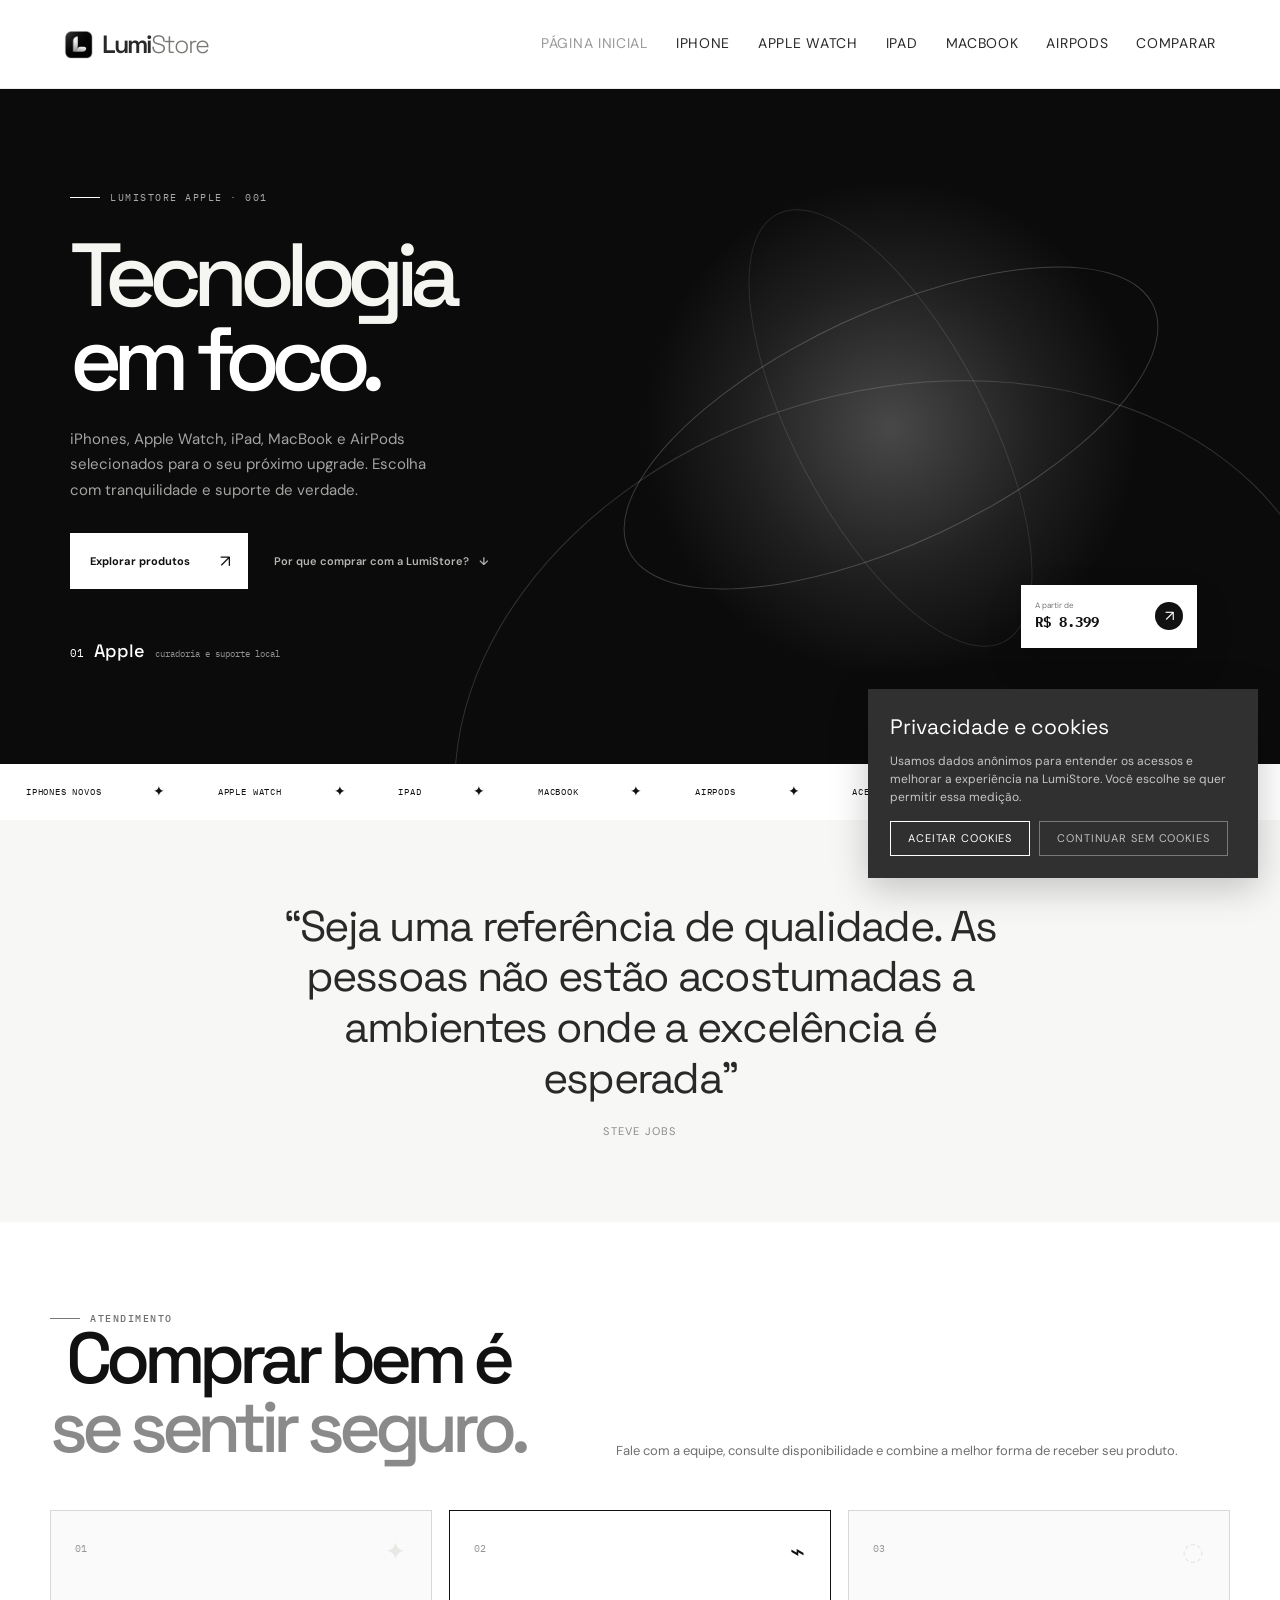
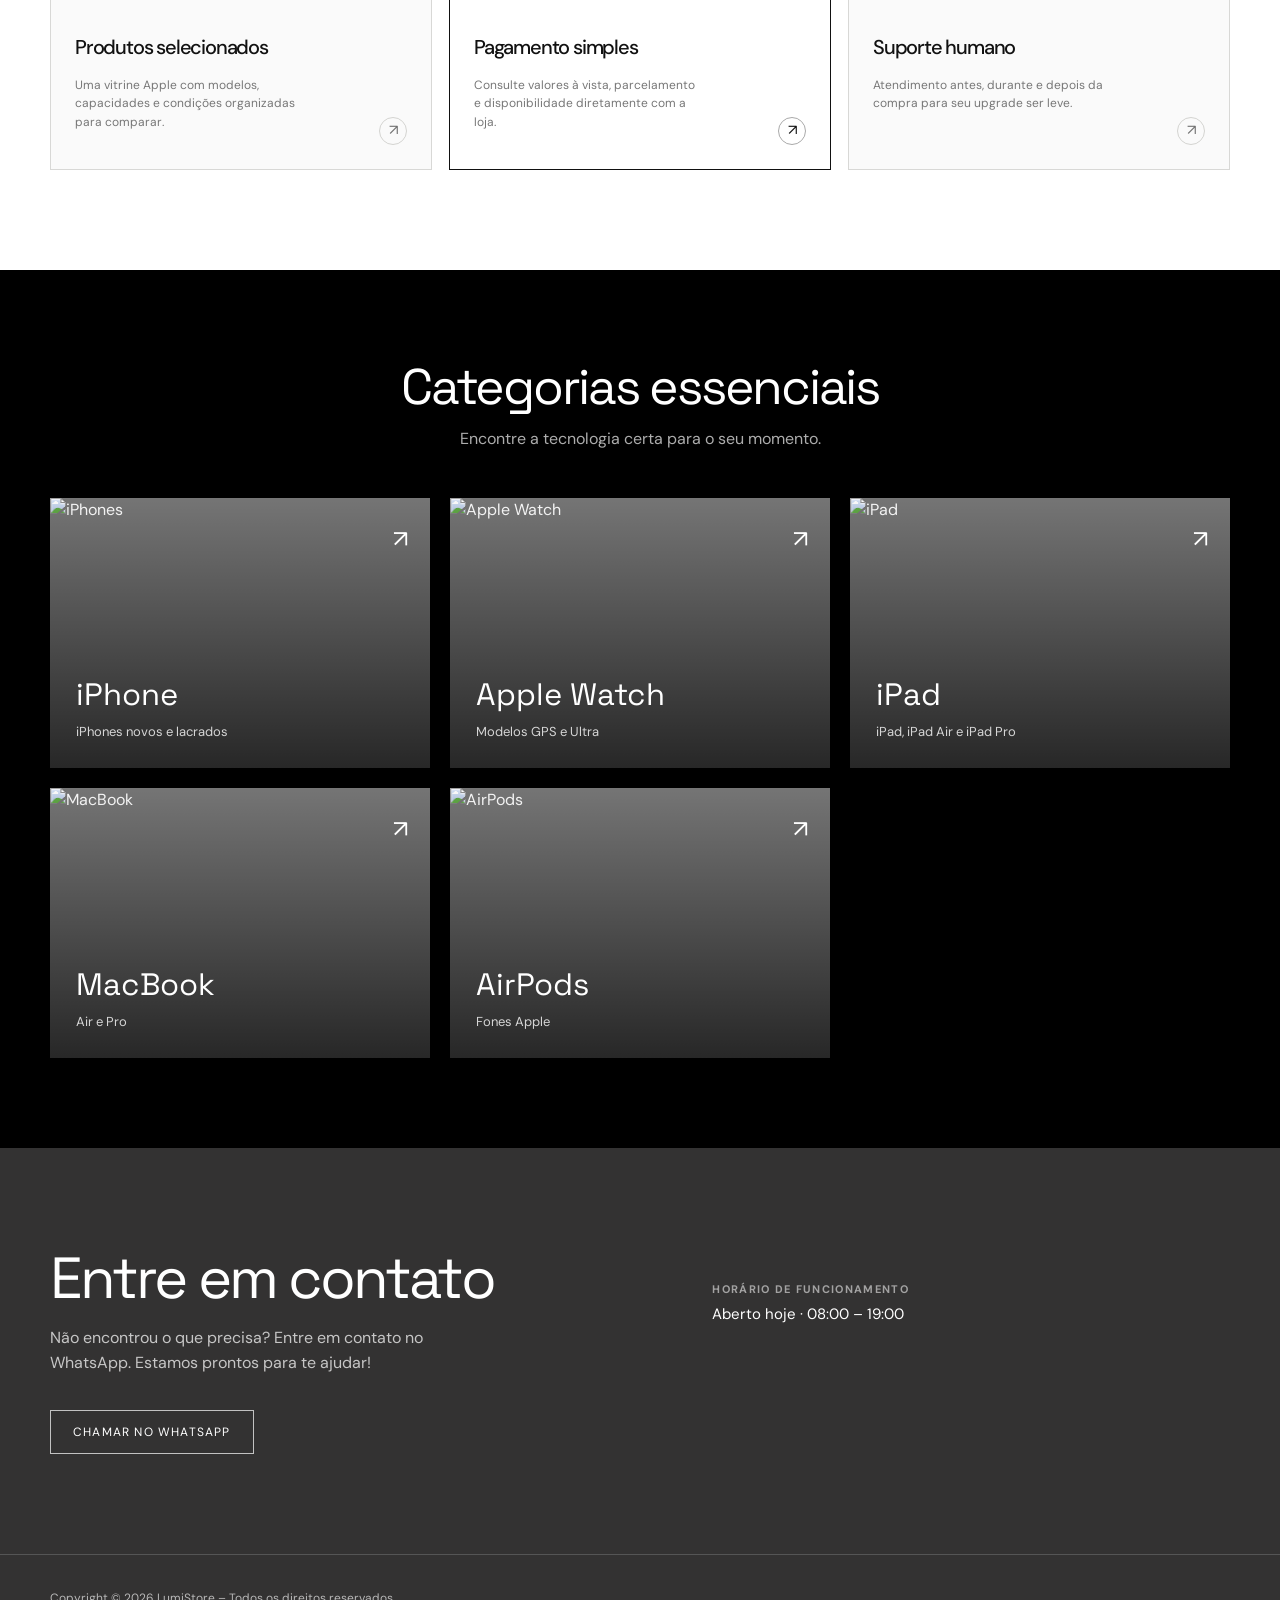
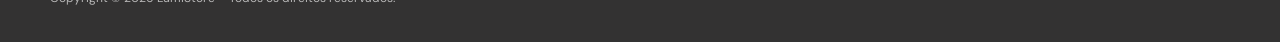
==== commit 2137f7c1: "fix: melhorar experiência mobile" ====
--- a/index.html
+++ b/index.html
@@ -32,7 +32,7 @@
         </div>
         <div class="reserve-product" aria-label="Destaque iPhone 18 Pro Max">
           <div class="reserve-orbit reserve-orbit-one"></div><div class="reserve-orbit reserve-orbit-two"></div>
-          <img class="reserve-product-image" src="https://img.uswitch.com/s3/uswitch-assets-eu/mobiles-core/production/handset-variant/iphone-18-pro-max/black-back-1789043460419.png?auto=webp&amp;fit=bounds&amp;h=890&amp;quality=100&amp;w=728" alt="Parte traseira preta do iPhone 18 Pro Max" />
+          <img class="reserve-product-image" src="https://img.uswitch.com/s3/uswitch-assets-eu/mobiles-core/production/handset-variant/iphone-18-pro-max/black-back-1789043460419.png?auto=webp&amp;fit=bounds&amp;h=890&amp;quality=100&amp;w=728" alt="Parte traseira preta do iPhone 18 Pro Max" fetchpriority="high" decoding="async" />
           <div class="reserve-price"><small>A partir de</small><strong>R$ 8.399</strong><span>↗</span></div>
         </div>
       </section>
--- a/lumistore.css
+++ b/lumistore.css
@@ -4,6 +4,7 @@
 * { box-sizing:border-box; }
 html { scroll-behavior:smooth; }
 body { margin:0; color:var(--ink); background:var(--paper); font-family:var(--sans); font-size:16px; font-weight:400; line-height:1.55; }
+html, body { overflow-x:hidden; }
 img { display:block; max-width:100%; }
 a { color:inherit; text-decoration:none; }
 button { font:inherit; }
@@ -145,9 +146,46 @@
 .reserve-phone-back-surface { position:relative; width:100%; height:100%; overflow:hidden; border-radius:28px; background:#111 url("https://storage.alifshop.tj/media/images/alifshop/65918/iphone-18-pro-max-256-gb-nano-sim-esim-goluboy-1789216377767-gYZkTMZt.png") center / auto 100% no-repeat; }
 
 /* Home: somente a traseira preta, sem tela, moldura ou mockup externo. */
-.reserve-product-image { position:relative; z-index:2; display:block; height:500px; width:auto; max-width:none; transform:rotate(9deg) translate(16px,4px); filter:drop-shadow(25px 35px 20px rgba(0,0,0,.35)); }
+.reserve-product-image { position:relative; z-index:2; display:block; height:500px; width:auto; max-width:none; opacity:0; transform:rotate(9deg) translate(16px,22px) scale(.985); filter:drop-shadow(25px 35px 20px rgba(0,0,0,.35)); transition:opacity .85s ease-out,transform 1s cubic-bezier(.22,1,.36,1); }
+.reserve-product-image.is-loaded { opacity:1; transform:rotate(9deg) translate(16px,4px) scale(1); }
 @media (max-width:820px) { .reserve-product-image { height:440px; } }
 @media (max-width:620px) { .reserve-product-image { height:410px; } }
+@media (prefers-reduced-motion:reduce) { .reserve-product-image { opacity:1; transform:rotate(9deg) translate(16px,4px) scale(1); transition:none; } }
+
+/* Mobile: espaçamento, toque e hero mais estáveis em telas estreitas. */
+@media (max-width:620px) {
+  .site-header { min-height:68px; }
+  .header-inner { width:calc(100% - 24px); min-height:68px; }
+  .brand { font-size:22px; }
+  .mobile-panel { top:68px; right:12px; left:12px; max-height:calc(100dvh - 84px); overflow-y:auto; overscroll-behavior:contain; }
+  .reserve-hero { width:100%; min-height:auto; padding:46px 18px 18px; }
+  .reserve-hero-copy { width:100%; max-width:420px; margin:0 auto; }
+  .reserve-eyebrow { justify-content:center; margin-bottom:20px; font-size:9px; }
+  .reserve-hero h1 { font-size:clamp(48px,14vw,58px); }
+  .reserve-description { max-width:330px; margin-right:auto; margin-bottom:24px; margin-left:auto; }
+  .reserve-actions { align-items:stretch; gap:12px; }
+  .reserve-button { width:min(100%,220px); min-height:46px; margin:0 auto; }
+  .reserve-text-link { justify-content:center; min-height:44px; padding:8px; text-align:center; }
+  .reserve-proof { margin-top:28px; }
+  .reserve-product { min-height:390px; margin-top:10px; margin-bottom:0; transform:none; }
+  .reserve-product::before { width:min(95vw,360px); height:min(95vw,360px); }
+  .reserve-orbit-one { width:430px; height:180px; }
+  .reserve-orbit-two { width:360px; height:150px; }
+  .reserve-product-image { height:min(360px,82vw); max-width:82vw; }
+  .reserve-price { right:0; bottom:22px; width:155px; padding:11px 12px; }
+  .reserve-ticker { padding:14px 0; font-size:8px; }
+  .category-card { min-height:240px; }
+  .cookie-banner { bottom:max(14px,env(safe-area-inset-bottom)); padding:18px; }
+  .cookie-actions { display:grid; grid-template-columns:1fr; }
+  .cookie-banner button { width:100%; min-height:44px; }
+  .compare-board { -webkit-overflow-scrolling:touch; scrollbar-width:thin; }
+}
+
+@media (hover:none) {
+  .service-card:hover { border-color:#d8d8d6; box-shadow:none; transform:none; }
+  .category-card:hover img { transform:none; }
+  .reserve-button:hover { background:#fff; transform:none; }
+}
 
 /* Comparador LumiStore: seleção simples e leitura lado a lado. */
 .compare-intro { padding:94px 0 70px; text-align:center; }
